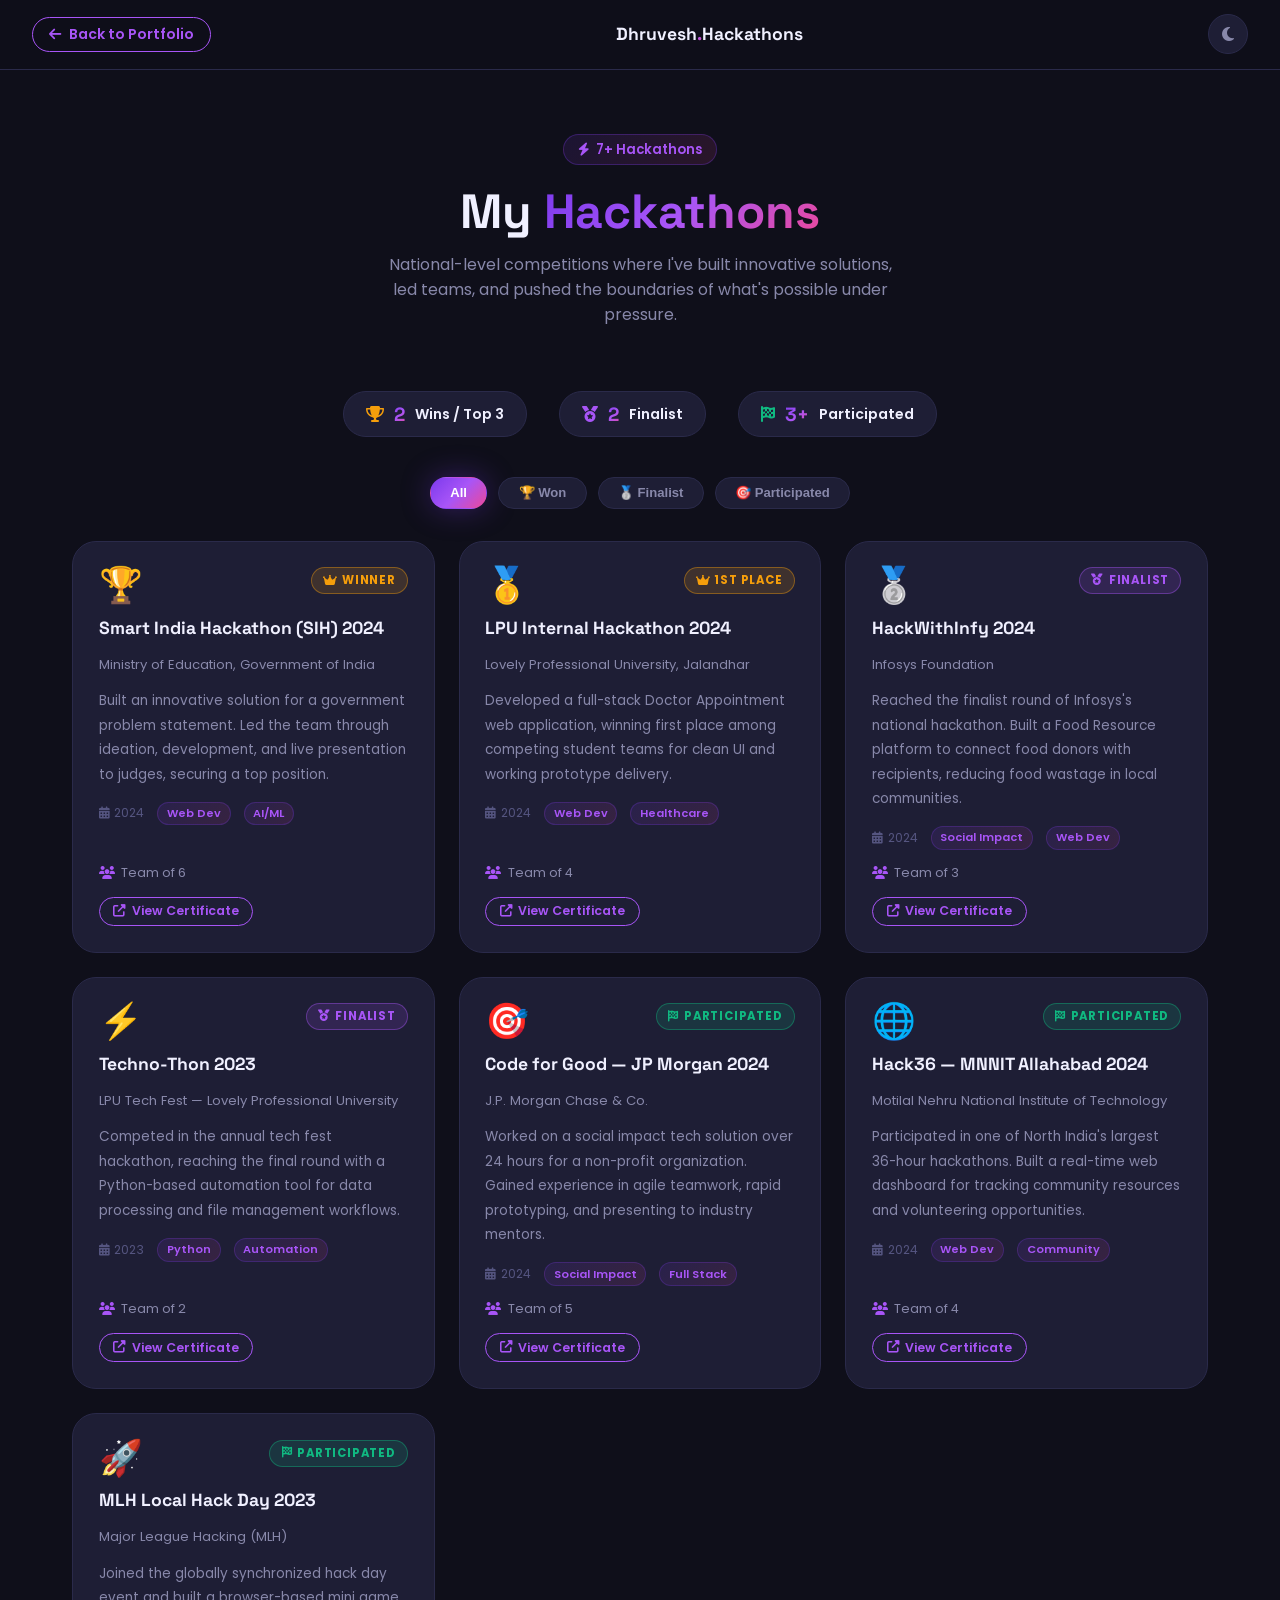
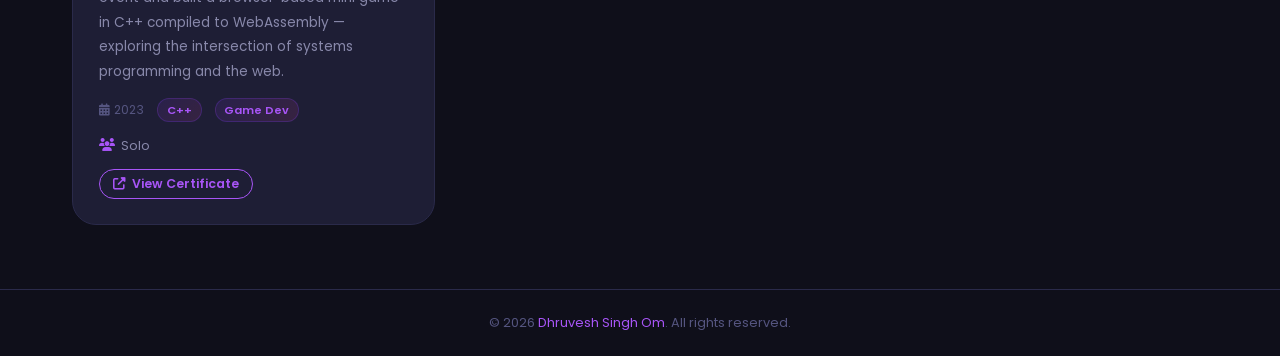
==== hackathons.html @ 545050a3 "Update portfolio: Add Data Science, Frontend & DSA Java content" ====
<!DOCTYPE html>
<html lang="en">

<head>
    <meta charset="UTF-8">
    <meta name="viewport" content="width=device-width, initial-scale=1.0">
    <title>Hackathons — Dhruvesh Singh Om</title>
    <meta name="description"
        content="Hackathons participated and won by Dhruvesh Singh Om — national-level events, innovative solutions built under pressure.">
    <link rel="icon"
        href="data:image/svg+xml,<svg xmlns=%22http://www.w3.org/2000/svg%22 viewBox=%220 0 100 100%22><text y=%22.9em%22 font-size=%2290%22>⚡</text></svg>">
    <link rel="preconnect" href="https://fonts.googleapis.com">
    <link rel="preconnect" href="https://fonts.gstatic.com" crossorigin>
    <link
        href="https://fonts.googleapis.com/css2?family=Poppins:wght@300;400;500;600;700;800&family=Space+Grotesk:wght@400;500;600;700&display=swap"
        rel="stylesheet">
    <link rel="stylesheet" href="https://cdnjs.cloudflare.com/ajax/libs/font-awesome/6.5.0/css/all.min.css"
        crossorigin="anonymous" referrerpolicy="no-referrer" />
    <style>
        *,
        *::before,
        *::after {
            margin: 0;
            padding: 0;
            box-sizing: border-box;
        }

        :root {
            --color-primary: #0f0f1a;
            --color-card: #1e1e35;
            --color-accent: #a855f7;
            --color-gradient: linear-gradient(135deg, #7c3aed 0%, #a855f7 50%, #ec4899 100%);
            --color-gradient-soft: linear-gradient(135deg, rgba(124, 58, 237, 0.12) 0%, rgba(236, 72, 153, 0.12) 100%);
            --color-white: #f0f0ff;
            --color-grey-2: #8888aa;
            --color-grey-3: #555580;
            --color-grey-4: #2a2a4a;
            --color-success: #10b981;
            --color-warning: #f59e0b;
            --color-error: #ef4444;
            --shadow-glow: 0 0 30px rgba(124, 58, 237, .35);
            --shadow-md: 0 4px 20px rgba(0, 0, 0, .3);
            --br-md: 14px;
            --br-lg: 24px;
            --br-full: 9999px;
            --transition-fast: 0.2s ease;
            --transition-std: 0.4s ease;
        }

        .light-mode {
            --color-primary: #f8f8ff;
            --color-card: #f0f0fa;
            --color-white: #1a1a2e;
            --color-grey-2: #555580;
            --color-grey-4: #e2e2f0;
        }

        body {
            background: var(--color-primary);
            font-family: 'Poppins', sans-serif;
            color: var(--color-white);
            min-height: 100vh;
            transition: background var(--transition-std), color var(--transition-std);
        }

        a {
            text-decoration: none;
            color: inherit;
        }

        /* TOPBAR */
        .topbar {
            position: sticky;
            top: 0;
            z-index: 100;
            background: rgba(15, 15, 26, 0.85);
            backdrop-filter: blur(16px);
            -webkit-backdrop-filter: blur(16px);
            border-bottom: 1px solid var(--color-grey-4);
            padding: 0.9rem 2rem;
            display: flex;
            align-items: center;
            justify-content: space-between;
        }

        .light-mode .topbar {
            background: rgba(248, 248, 255, 0.85);
        }

        .back-btn {
            display: inline-flex;
            align-items: center;
            gap: 0.5rem;
            font-size: 0.88rem;
            font-weight: 600;
            color: var(--color-accent);
            border: 1px solid var(--color-accent);
            padding: 0.4rem 1rem;
            border-radius: var(--br-full);
            transition: all var(--transition-fast);
            cursor: pointer;
            background: none;
            font-family: inherit;
        }

        .back-btn:hover {
            background: var(--color-gradient);
            color: #fff;
            border-color: transparent;
            box-shadow: var(--shadow-glow);
        }

        .topbar-title {
            font-family: 'Space Grotesk', sans-serif;
            font-size: 1.1rem;
            font-weight: 700;
        }

        .topbar-title span {
            background: var(--color-gradient);
            -webkit-background-clip: text;
            -webkit-text-fill-color: transparent;
            background-clip: text;
        }

        .theme-toggle {
            width: 40px;
            height: 40px;
            border-radius: 50%;
            background: var(--color-card);
            border: 1px solid var(--color-grey-4);
            cursor: pointer;
            display: flex;
            align-items: center;
            justify-content: center;
            color: var(--color-grey-2);
            font-size: 1rem;
            transition: all var(--transition-fast);
        }

        .theme-toggle:hover {
            background: var(--color-gradient);
            color: #fff;
            border-color: transparent;
            box-shadow: var(--shadow-glow);
        }

        /* PAGE HERO */
        .page-hero {
            text-align: center;
            padding: 4rem 2rem 2.5rem;
        }

        .hero-badge {
            display: inline-flex;
            align-items: center;
            gap: 0.4rem;
            background: var(--color-gradient-soft);
            border: 1px solid rgba(124, 58, 237, .3);
            color: var(--color-accent);
            font-size: 0.82rem;
            font-weight: 600;
            padding: 0.3rem 0.9rem;
            border-radius: var(--br-full);
            margin-bottom: 1rem;
        }

        .page-hero h1 {
            font-family: 'Space Grotesk', sans-serif;
            font-size: 3rem;
            font-weight: 800;
            margin-bottom: 0.6rem;
        }

        .page-hero h1 span {
            background: var(--color-gradient);
            -webkit-background-clip: text;
            -webkit-text-fill-color: transparent;
            background-clip: text;
        }

        .page-hero p {
            color: var(--color-grey-2);
            font-size: 1rem;
            max-width: 520px;
            margin: 0 auto;
        }

        /* STATS ROW */
        .stats-row {
            display: flex;
            justify-content: center;
            gap: 2rem;
            flex-wrap: wrap;
            padding: 1.5rem 2rem 2.5rem;
        }

        .stat-pill {
            display: flex;
            align-items: center;
            gap: 0.6rem;
            background: var(--color-card);
            border: 1px solid var(--color-grey-4);
            padding: 0.6rem 1.4rem;
            border-radius: var(--br-full);
            font-size: 0.88rem;
            font-weight: 600;
        }

        .stat-pill i {
            font-size: 1rem;
        }

        .stat-pill .pill-num {
            background: var(--color-gradient);
            -webkit-background-clip: text;
            -webkit-text-fill-color: transparent;
            background-clip: text;
            font-size: 1.2rem;
            font-weight: 800;
            font-family: 'Space Grotesk', sans-serif;
        }

        /* FILTERS */
        .filters {
            display: flex;
            justify-content: center;
            gap: 0.7rem;
            flex-wrap: wrap;
            padding: 0 1.5rem 2rem;
        }

        .filter-pill {
            padding: 0.45rem 1.2rem;
            border-radius: var(--br-full);
            background: var(--color-card);
            color: var(--color-grey-2);
            font-size: 0.82rem;
            font-weight: 600;
            border: 1px solid var(--color-grey-4);
            cursor: pointer;
            transition: all var(--transition-fast);
        }

        .filter-pill:hover,
        .filter-pill.active {
            background: var(--color-gradient);
            color: #fff;
            border-color: transparent;
            box-shadow: var(--shadow-glow);
        }

        /* GRID */
        .hackathons-grid {
            display: grid;
            grid-template-columns: repeat(auto-fill, minmax(340px, 1fr));
            gap: 1.5rem;
            max-width: 1200px;
            margin: 0 auto;
            padding: 0 2rem 4rem;
        }

        /* CARD */
        .hack-card {
            background: var(--color-card);
            border: 1px solid var(--color-grey-4);
            border-radius: var(--br-lg);
            padding: 1.6rem;
            display: flex;
            flex-direction: column;
            gap: 0.9rem;
            transition: all var(--transition-std);
            position: relative;
            overflow: hidden;
            animation: cardIn 0.5s ease both;
        }

        .hack-card::before {
            content: '';
            position: absolute;
            top: 0;
            left: 0;
            right: 0;
            height: 3px;
            background: var(--color-gradient);
            transform: scaleX(0);
            transition: transform var(--transition-std);
        }

        .hack-card:hover::before {
            transform: scaleX(1);
        }

        .hack-card:hover {
            border-color: var(--color-accent);
            transform: translateY(-6px);
            box-shadow: var(--shadow-glow);
        }

        .hack-card.hidden {
            display: none;
        }

        @keyframes cardIn {
            from {
                opacity: 0;
                transform: translateY(24px)
            }

            to {
                opacity: 1;
                transform: translateY(0)
            }
        }

        .hack-header {
            display: flex;
            align-items: flex-start;
            justify-content: space-between;
            gap: 0.8rem;
        }

        .hack-emoji {
            font-size: 2.2rem;
            line-height: 1;
        }

        /* Result badges */
        .result-badge {
            display: inline-flex;
            align-items: center;
            gap: 0.3rem;
            font-size: 0.72rem;
            font-weight: 700;
            text-transform: uppercase;
            letter-spacing: 0.8px;
            padding: 0.25rem 0.7rem;
            border-radius: var(--br-full);
        }

        .badge-winner {
            background: rgba(245, 158, 11, .15);
            border: 1px solid rgba(245, 158, 11, .4);
            color: var(--color-warning);
        }

        .badge-finalist {
            background: rgba(168, 85, 247, .15);
            border: 1px solid rgba(168, 85, 247, .4);
            color: var(--color-accent);
        }

        .badge-participant {
            background: rgba(16, 185, 129, .15);
            border: 1px solid rgba(16, 185, 129, .4);
            color: var(--color-success);
        }

        .hack-name {
            font-family: 'Space Grotesk', sans-serif;
            font-size: 1.1rem;
            font-weight: 700;
            line-height: 1.35;
        }

        .hack-org {
            font-size: 0.82rem;
            color: var(--color-grey-2);
        }

        .hack-desc {
            font-size: 0.85rem;
            line-height: 1.8;
            color: var(--color-grey-2);
        }

        .hack-meta {
            display: flex;
            align-items: center;
            gap: 0.8rem;
            flex-wrap: wrap;
        }

        .hack-date {
            display: inline-flex;
            align-items: center;
            gap: 0.3rem;
            font-size: 0.76rem;
            color: var(--color-grey-3);
        }

        .hack-tag {
            font-size: 0.7rem;
            font-weight: 600;
            padding: 0.15rem 0.55rem;
            border-radius: var(--br-full);
            background: var(--color-gradient-soft);
            border: 1px solid rgba(124, 58, 237, .25);
            color: var(--color-accent);
        }

        .hack-team {
            display: flex;
            align-items: center;
            gap: 0.4rem;
            font-size: 0.8rem;
            color: var(--color-grey-2);
            margin-top: auto;
        }

        .hack-team i {
            color: var(--color-accent);
        }

        .hack-link {
            display: inline-flex;
            align-items: center;
            gap: 0.4rem;
            font-size: 0.78rem;
            font-weight: 600;
            color: var(--color-accent);
            border: 1px solid var(--color-accent);
            padding: 0.3rem 0.85rem;
            border-radius: var(--br-full);
            transition: all var(--transition-fast);
            align-self: flex-start;
        }

        .hack-link:hover {
            background: var(--color-gradient);
            color: #fff;
            border-color: transparent;
            box-shadow: var(--shadow-glow);
        }

        /* FOOTER */
        .page-footer {
            text-align: center;
            padding: 1.5rem;
            border-top: 1px solid var(--color-grey-4);
            color: var(--color-grey-3);
            font-size: 0.8rem;
        }

        .page-footer a {
            color: var(--color-accent);
        }

        @media (max-width: 600px) {
            .page-hero h1 {
                font-size: 2rem;
            }

            .hackathons-grid {
                grid-template-columns: 1fr;
                padding: 0 1rem 3rem;
            }

            .topbar {
                padding: 0.7rem 1rem;
            }

            .stats-row {
                gap: 1rem;
            }
        }
    </style>
</head>

<body id="hack-body">

    <!-- TOPBAR -->
    <header class="topbar">
        <a href="index.html" class="back-btn" id="back-to-portfolio">
            <i class="fas fa-arrow-left"></i> Back to Portfolio
        </a>
        <span class="topbar-title">Dhruvesh<span>.</span>Hackathons</span>
        <button class="theme-toggle" id="hack-theme-btn" aria-label="Toggle theme">
            <i class="fas fa-moon"></i>
        </button>
    </header>

    <!-- PAGE HERO -->
    <section class="page-hero">
        <div class="hero-badge"><i class="fas fa-bolt"></i> 7+ Hackathons</div>
        <h1>My <span>Hackathons</span></h1>
        <p>National-level competitions where I've built innovative solutions, led teams, and pushed the boundaries of
            what's possible under pressure.</p>
    </section>

    <!-- STATS ROW -->
    <div class="stats-row">
        <div class="stat-pill">
            <i class="fas fa-trophy" style="color:#f59e0b"></i>
            <span class="pill-num">2</span> <span>Wins / Top 3</span>
        </div>
        <div class="stat-pill">
            <i class="fas fa-medal" style="color:#a855f7"></i>
            <span class="pill-num">2</span> <span>Finalist</span>
        </div>
        <div class="stat-pill">
            <i class="fas fa-flag-checkered" style="color:#10b981"></i>
            <span class="pill-num">3+</span> <span>Participated</span>
        </div>
    </div>

    <!-- FILTERS -->
    <div class="filters" id="hack-filters">
        <button class="filter-pill active" data-filter="all" id="hf-all">All</button>
        <button class="filter-pill" data-filter="winner" id="hf-winner">🏆 Won</button>
        <button class="filter-pill" data-filter="finalist" id="hf-finalist">🥈 Finalist</button>
        <button class="filter-pill" data-filter="participant" id="hf-participant">🎯 Participated</button>
    </div>

    <!-- HACKATHONS GRID -->
    <main class="hackathons-grid" id="hackathons-grid">

        <!-- Hackathon 1 — Winner -->
        <article class="hack-card" data-category="winner" style="animation-delay:.05s">
            <div class="hack-header">
                <span class="hack-emoji">🏆</span>
                <span class="result-badge badge-winner"><i class="fas fa-crown"></i> Winner</span>
            </div>
            <h2 class="hack-name">Smart India Hackathon (SIH) 2024</h2>
            <p class="hack-org">Ministry of Education, Government of India</p>
            <p class="hack-desc">
                Built an innovative solution for a government problem statement. Led the team through ideation,
                development, and live presentation to judges, securing a top position.
            </p>
            <div class="hack-meta">
                <span class="hack-date"><i class="fas fa-calendar-alt"></i> 2024</span>
                <span class="hack-tag">Web Dev</span>
                <span class="hack-tag">AI/ML</span>
            </div>
            <div class="hack-team"><i class="fas fa-users"></i> Team of 6</div>
            <a href="#" class="hack-link" id="hl-1">
                <i class="fas fa-external-link-alt"></i> View Certificate
            </a>
        </article>

        <!-- Hackathon 2 — Winner -->
        <article class="hack-card" data-category="winner" style="animation-delay:.1s">
            <div class="hack-header">
                <span class="hack-emoji">🥇</span>
                <span class="result-badge badge-winner"><i class="fas fa-crown"></i> 1st Place</span>
            </div>
            <h2 class="hack-name">LPU Internal Hackathon 2024</h2>
            <p class="hack-org">Lovely Professional University, Jalandhar</p>
            <p class="hack-desc">
                Developed a full-stack Doctor Appointment web application, winning first place among competing student
                teams for clean UI and working prototype delivery.
            </p>
            <div class="hack-meta">
                <span class="hack-date"><i class="fas fa-calendar-alt"></i> 2024</span>
                <span class="hack-tag">Web Dev</span>
                <span class="hack-tag">Healthcare</span>
            </div>
            <div class="hack-team"><i class="fas fa-users"></i> Team of 4</div>
            <a href="#" class="hack-link" id="hl-2">
                <i class="fas fa-external-link-alt"></i> View Certificate
            </a>
        </article>

        <!-- Hackathon 3 — Finalist -->
        <article class="hack-card" data-category="finalist" style="animation-delay:.15s">
            <div class="hack-header">
                <span class="hack-emoji">🥈</span>
                <span class="result-badge badge-finalist"><i class="fas fa-medal"></i> Finalist</span>
            </div>
            <h2 class="hack-name">HackWithInfy 2024</h2>
            <p class="hack-org">Infosys Foundation</p>
            <p class="hack-desc">
                Reached the finalist round of Infosys's national hackathon. Built a Food Resource platform to connect
                food donors with recipients, reducing food wastage in local communities.
            </p>
            <div class="hack-meta">
                <span class="hack-date"><i class="fas fa-calendar-alt"></i> 2024</span>
                <span class="hack-tag">Social Impact</span>
                <span class="hack-tag">Web Dev</span>
            </div>
            <div class="hack-team"><i class="fas fa-users"></i> Team of 3</div>
            <a href="#" class="hack-link" id="hl-3">
                <i class="fas fa-external-link-alt"></i> View Certificate
            </a>
        </article>

        <!-- Hackathon 4 — Finalist -->
        <article class="hack-card" data-category="finalist" style="animation-delay:.2s">
            <div class="hack-header">
                <span class="hack-emoji">⚡</span>
                <span class="result-badge badge-finalist"><i class="fas fa-medal"></i> Finalist</span>
            </div>
            <h2 class="hack-name">Techno-Thon 2023</h2>
            <p class="hack-org">LPU Tech Fest — Lovely Professional University</p>
            <p class="hack-desc">
                Competed in the annual tech fest hackathon, reaching the final round with a Python-based automation tool
                for data processing and file management workflows.
            </p>
            <div class="hack-meta">
                <span class="hack-date"><i class="fas fa-calendar-alt"></i> 2023</span>
                <span class="hack-tag">Python</span>
                <span class="hack-tag">Automation</span>
            </div>
            <div class="hack-team"><i class="fas fa-users"></i> Team of 2</div>
            <a href="#" class="hack-link" id="hl-4">
                <i class="fas fa-external-link-alt"></i> View Certificate
            </a>
        </article>

        <!-- Hackathon 5 — Participant -->
        <article class="hack-card" data-category="participant" style="animation-delay:.25s">
            <div class="hack-header">
                <span class="hack-emoji">🎯</span>
                <span class="result-badge badge-participant"><i class="fas fa-flag-checkered"></i> Participated</span>
            </div>
            <h2 class="hack-name">Code for Good — JP Morgan 2024</h2>
            <p class="hack-org">J.P. Morgan Chase & Co.</p>
            <p class="hack-desc">
                Worked on a social impact tech solution over 24 hours for a non-profit organization. Gained experience
                in agile teamwork, rapid prototyping, and presenting to industry mentors.
            </p>
            <div class="hack-meta">
                <span class="hack-date"><i class="fas fa-calendar-alt"></i> 2024</span>
                <span class="hack-tag">Social Impact</span>
                <span class="hack-tag">Full Stack</span>
            </div>
            <div class="hack-team"><i class="fas fa-users"></i> Team of 5</div>
            <a href="#" class="hack-link" id="hl-5">
                <i class="fas fa-external-link-alt"></i> View Certificate
            </a>
        </article>

        <!-- Hackathon 6 — Participant -->
        <article class="hack-card" data-category="participant" style="animation-delay:.3s">
            <div class="hack-header">
                <span class="hack-emoji">🌐</span>
                <span class="result-badge badge-participant"><i class="fas fa-flag-checkered"></i> Participated</span>
            </div>
            <h2 class="hack-name">Hack36 — MNNIT Allahabad 2024</h2>
            <p class="hack-org">Motilal Nehru National Institute of Technology</p>
            <p class="hack-desc">
                Participated in one of North India's largest 36-hour hackathons. Built a real-time web dashboard for
                tracking community resources and volunteering opportunities.
            </p>
            <div class="hack-meta">
                <span class="hack-date"><i class="fas fa-calendar-alt"></i> 2024</span>
                <span class="hack-tag">Web Dev</span>
                <span class="hack-tag">Community</span>
            </div>
            <div class="hack-team"><i class="fas fa-users"></i> Team of 4</div>
            <a href="#" class="hack-link" id="hl-6">
                <i class="fas fa-external-link-alt"></i> View Certificate
            </a>
        </article>

        <!-- Hackathon 7 — Participant -->
        <article class="hack-card" data-category="participant" style="animation-delay:.35s">
            <div class="hack-header">
                <span class="hack-emoji">🚀</span>
                <span class="result-badge badge-participant"><i class="fas fa-flag-checkered"></i> Participated</span>
            </div>
            <h2 class="hack-name">MLH Local Hack Day 2023</h2>
            <p class="hack-org">Major League Hacking (MLH)</p>
            <p class="hack-desc">
                Joined the globally synchronized hack day event and built a browser-based mini game in C++ compiled to
                WebAssembly — exploring the intersection of systems programming and the web.
            </p>
            <div class="hack-meta">
                <span class="hack-date"><i class="fas fa-calendar-alt"></i> 2023</span>
                <span class="hack-tag">C++</span>
                <span class="hack-tag">Game Dev</span>
            </div>
            <div class="hack-team"><i class="fas fa-users"></i> Solo</div>
            <a href="#" class="hack-link" id="hl-7">
                <i class="fas fa-external-link-alt"></i> View Certificate
            </a>
        </article>

    </main>

    <!-- FOOTER -->
    <footer class="page-footer">
        <p>© 2026 <a href="index.html">Dhruvesh Singh Om</a>. All rights reserved.</p>
    </footer>

    <script>
        // Theme sync
        const hackBody = document.getElementById('hack-body');
        const hackThemeBtn = document.getElementById('hack-theme-btn');
        if (localStorage.getItem('theme') === 'light') {
            hackBody.classList.add('light-mode');
            hackThemeBtn.querySelector('i').className = 'fas fa-sun';
        }
        hackThemeBtn.addEventListener('click', () => {
            hackBody.classList.toggle('light-mode');
            const isLight = hackBody.classList.contains('light-mode');
            hackThemeBtn.querySelector('i').className = isLight ? 'fas fa-sun' : 'fas fa-moon';
            localStorage.setItem('theme', isLight ? 'light' : 'dark');
        });

        // Filter
        const filterPills = document.querySelectorAll('.filter-pill');
        const hackCards = document.querySelectorAll('.hack-card');
        filterPills.forEach(pill => {
            pill.addEventListener('click', function () {
                filterPills.forEach(p => p.classList.remove('active'));
                this.classList.add('active');
                const filter = this.dataset.filter;
                hackCards.forEach((card, i) => {
                    const match = filter === 'all' || card.dataset.category === filter;
                    card.classList.toggle('hidden', !match);
                    if (match) card.style.animationDelay = (i * 0.06) + 's';
                });
            });
        });
    </script>
</body>

</html>
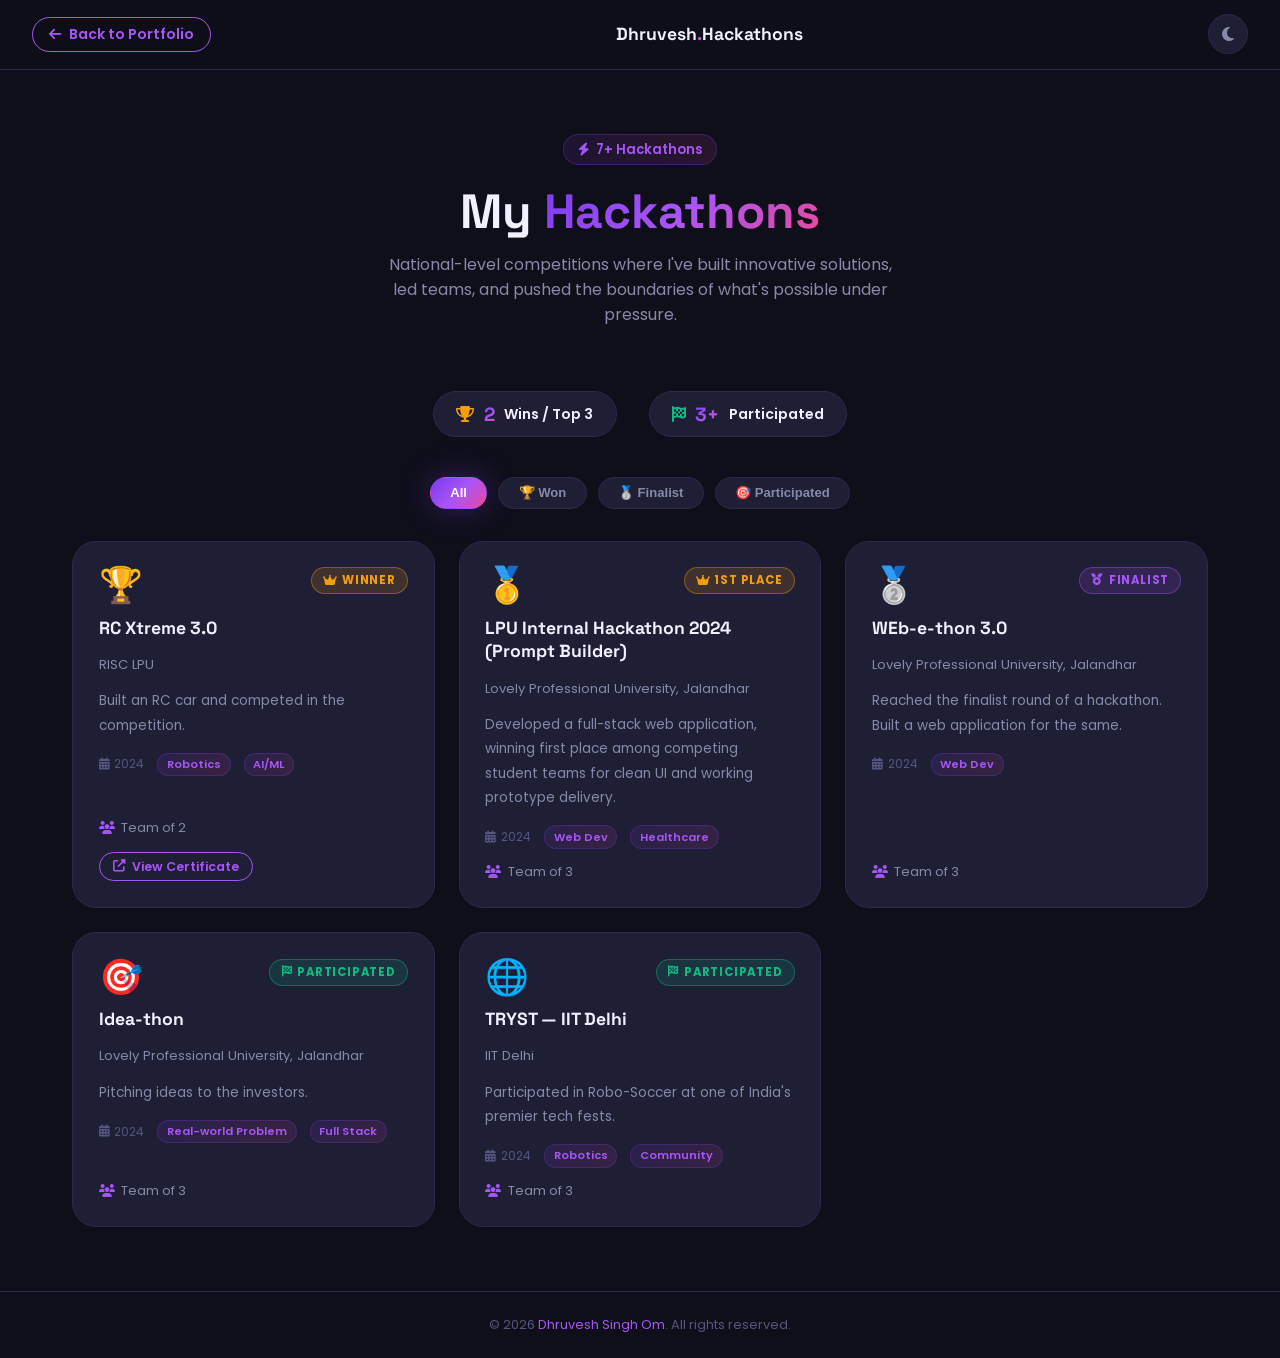
==== commit 3f60a56c: "Update hackathons: RC Xtreme, LPU Prompt Builder, WEb-e-thon 3.0, Idea-thon, TRYST IIT Delhi" ====
--- a/hackathons.html
+++ b/hackathons.html
@@ -495,10 +495,6 @@
             <span class="pill-num">2</span> <span>Wins / Top 3</span>
         </div>
         <div class="stat-pill">
-            <i class="fas fa-medal" style="color:#a855f7"></i>
-            <span class="pill-num">2</span> <span>Finalist</span>
-        </div>
-        <div class="stat-pill">
             <i class="fas fa-flag-checkered" style="color:#10b981"></i>
             <span class="pill-num">3+</span> <span>Participated</span>
         </div>
@@ -521,19 +517,18 @@
                 <span class="hack-emoji">🏆</span>
                 <span class="result-badge badge-winner"><i class="fas fa-crown"></i> Winner</span>
             </div>
-            <h2 class="hack-name">Smart India Hackathon (SIH) 2024</h2>
-            <p class="hack-org">Ministry of Education, Government of India</p>
+            <h2 class="hack-name">RC Xtreme 3.0</h2>
+            <p class="hack-org">RISC LPU</p>
             <p class="hack-desc">
-                Built an innovative solution for a government problem statement. Led the team through ideation,
-                development, and live presentation to judges, securing a top position.
+                Built an RC car and competed in the competition.
             </p>
             <div class="hack-meta">
                 <span class="hack-date"><i class="fas fa-calendar-alt"></i> 2024</span>
-                <span class="hack-tag">Web Dev</span>
+                <span class="hack-tag">Robotics</span>
                 <span class="hack-tag">AI/ML</span>
             </div>
-            <div class="hack-team"><i class="fas fa-users"></i> Team of 6</div>
-            <a href="#" class="hack-link" id="hl-1">
+            <div class="hack-team"><i class="fas fa-users"></i> Team of 2</div>
+            <a href="./img/Adobe Scan 12-Apr-2024_2.jpg" class="hack-link" id="hl-1">
                 <i class="fas fa-external-link-alt"></i> View Certificate
             </a>
         </article>
@@ -544,10 +539,10 @@
                 <span class="hack-emoji">🥇</span>
                 <span class="result-badge badge-winner"><i class="fas fa-crown"></i> 1st Place</span>
             </div>
-            <h2 class="hack-name">LPU Internal Hackathon 2024</h2>
+            <h2 class="hack-name">LPU Internal Hackathon 2024 (Prompt Builder)</h2>
             <p class="hack-org">Lovely Professional University, Jalandhar</p>
             <p class="hack-desc">
-                Developed a full-stack Doctor Appointment web application, winning first place among competing student
+                Developed a full-stack web application, winning first place among competing student
                 teams for clean UI and working prototype delivery.
             </p>
             <div class="hack-meta">
@@ -555,10 +550,7 @@
                 <span class="hack-tag">Web Dev</span>
                 <span class="hack-tag">Healthcare</span>
             </div>
-            <div class="hack-team"><i class="fas fa-users"></i> Team of 4</div>
-            <a href="#" class="hack-link" id="hl-2">
-                <i class="fas fa-external-link-alt"></i> View Certificate
-            </a>
+            <div class="hack-team"><i class="fas fa-users"></i> Team of 3</div>
         </article>
 
         <!-- Hackathon 3 — Finalist -->
@@ -567,113 +559,54 @@
                 <span class="hack-emoji">🥈</span>
                 <span class="result-badge badge-finalist"><i class="fas fa-medal"></i> Finalist</span>
             </div>
-            <h2 class="hack-name">HackWithInfy 2024</h2>
-            <p class="hack-org">Infosys Foundation</p>
+            <h2 class="hack-name">WEb-e-thon 3.0</h2>
+            <p class="hack-org">Lovely Professional University, Jalandhar</p>
             <p class="hack-desc">
-                Reached the finalist round of Infosys's national hackathon. Built a Food Resource platform to connect
-                food donors with recipients, reducing food wastage in local communities.
+                Reached the finalist round of a hackathon. Built a web application for the same.
             </p>
             <div class="hack-meta">
                 <span class="hack-date"><i class="fas fa-calendar-alt"></i> 2024</span>
-                <span class="hack-tag">Social Impact</span>
                 <span class="hack-tag">Web Dev</span>
             </div>
             <div class="hack-team"><i class="fas fa-users"></i> Team of 3</div>
-            <a href="#" class="hack-link" id="hl-3">
-                <i class="fas fa-external-link-alt"></i> View Certificate
-            </a>
         </article>
 
-        <!-- Hackathon 4 — Finalist -->
-        <article class="hack-card" data-category="finalist" style="animation-delay:.2s">
-            <div class="hack-header">
-                <span class="hack-emoji">⚡</span>
-                <span class="result-badge badge-finalist"><i class="fas fa-medal"></i> Finalist</span>
-            </div>
-            <h2 class="hack-name">Techno-Thon 2023</h2>
-            <p class="hack-org">LPU Tech Fest — Lovely Professional University</p>
-            <p class="hack-desc">
-                Competed in the annual tech fest hackathon, reaching the final round with a Python-based automation tool
-                for data processing and file management workflows.
-            </p>
-            <div class="hack-meta">
-                <span class="hack-date"><i class="fas fa-calendar-alt"></i> 2023</span>
-                <span class="hack-tag">Python</span>
-                <span class="hack-tag">Automation</span>
-            </div>
-            <div class="hack-team"><i class="fas fa-users"></i> Team of 2</div>
-            <a href="#" class="hack-link" id="hl-4">
-                <i class="fas fa-external-link-alt"></i> View Certificate
-            </a>
-        </article>
-
-        <!-- Hackathon 5 — Participant -->
+        <!-- Hackathon 4 — Participant -->
         <article class="hack-card" data-category="participant" style="animation-delay:.25s">
             <div class="hack-header">
                 <span class="hack-emoji">🎯</span>
                 <span class="result-badge badge-participant"><i class="fas fa-flag-checkered"></i> Participated</span>
             </div>
-            <h2 class="hack-name">Code for Good — JP Morgan 2024</h2>
-            <p class="hack-org">J.P. Morgan Chase & Co.</p>
+            <h2 class="hack-name">Idea-thon</h2>
+            <p class="hack-org">Lovely Professional University, Jalandhar</p>
             <p class="hack-desc">
-                Worked on a social impact tech solution over 24 hours for a non-profit organization. Gained experience
-                in agile teamwork, rapid prototyping, and presenting to industry mentors.
+                Pitching ideas to the investors.
             </p>
             <div class="hack-meta">
                 <span class="hack-date"><i class="fas fa-calendar-alt"></i> 2024</span>
-                <span class="hack-tag">Social Impact</span>
+                <span class="hack-tag">Real-world Problem</span>
                 <span class="hack-tag">Full Stack</span>
             </div>
-            <div class="hack-team"><i class="fas fa-users"></i> Team of 5</div>
-            <a href="#" class="hack-link" id="hl-5">
-                <i class="fas fa-external-link-alt"></i> View Certificate
-            </a>
+            <div class="hack-team"><i class="fas fa-users"></i> Team of 3</div>
         </article>
 
-        <!-- Hackathon 6 — Participant -->
+        <!-- Hackathon 5 — Participant -->
         <article class="hack-card" data-category="participant" style="animation-delay:.3s">
             <div class="hack-header">
                 <span class="hack-emoji">🌐</span>
                 <span class="result-badge badge-participant"><i class="fas fa-flag-checkered"></i> Participated</span>
             </div>
-            <h2 class="hack-name">Hack36 — MNNIT Allahabad 2024</h2>
-            <p class="hack-org">Motilal Nehru National Institute of Technology</p>
+            <h2 class="hack-name">TRYST — IIT Delhi</h2>
+            <p class="hack-org">IIT Delhi</p>
             <p class="hack-desc">
-                Participated in one of North India's largest 36-hour hackathons. Built a real-time web dashboard for
-                tracking community resources and volunteering opportunities.
+                Participated in Robo-Soccer at one of India's premier tech fests.
             </p>
             <div class="hack-meta">
                 <span class="hack-date"><i class="fas fa-calendar-alt"></i> 2024</span>
-                <span class="hack-tag">Web Dev</span>
+                <span class="hack-tag">Robotics</span>
                 <span class="hack-tag">Community</span>
             </div>
-            <div class="hack-team"><i class="fas fa-users"></i> Team of 4</div>
-            <a href="#" class="hack-link" id="hl-6">
-                <i class="fas fa-external-link-alt"></i> View Certificate
-            </a>
-        </article>
-
-        <!-- Hackathon 7 — Participant -->
-        <article class="hack-card" data-category="participant" style="animation-delay:.35s">
-            <div class="hack-header">
-                <span class="hack-emoji">🚀</span>
-                <span class="result-badge badge-participant"><i class="fas fa-flag-checkered"></i> Participated</span>
-            </div>
-            <h2 class="hack-name">MLH Local Hack Day 2023</h2>
-            <p class="hack-org">Major League Hacking (MLH)</p>
-            <p class="hack-desc">
-                Joined the globally synchronized hack day event and built a browser-based mini game in C++ compiled to
-                WebAssembly — exploring the intersection of systems programming and the web.
-            </p>
-            <div class="hack-meta">
-                <span class="hack-date"><i class="fas fa-calendar-alt"></i> 2023</span>
-                <span class="hack-tag">C++</span>
-                <span class="hack-tag">Game Dev</span>
-            </div>
-            <div class="hack-team"><i class="fas fa-users"></i> Solo</div>
-            <a href="#" class="hack-link" id="hl-7">
-                <i class="fas fa-external-link-alt"></i> View Certificate
-            </a>
+            <div class="hack-team"><i class="fas fa-users"></i> Team of 3</div>
         </article>
 
     </main>
